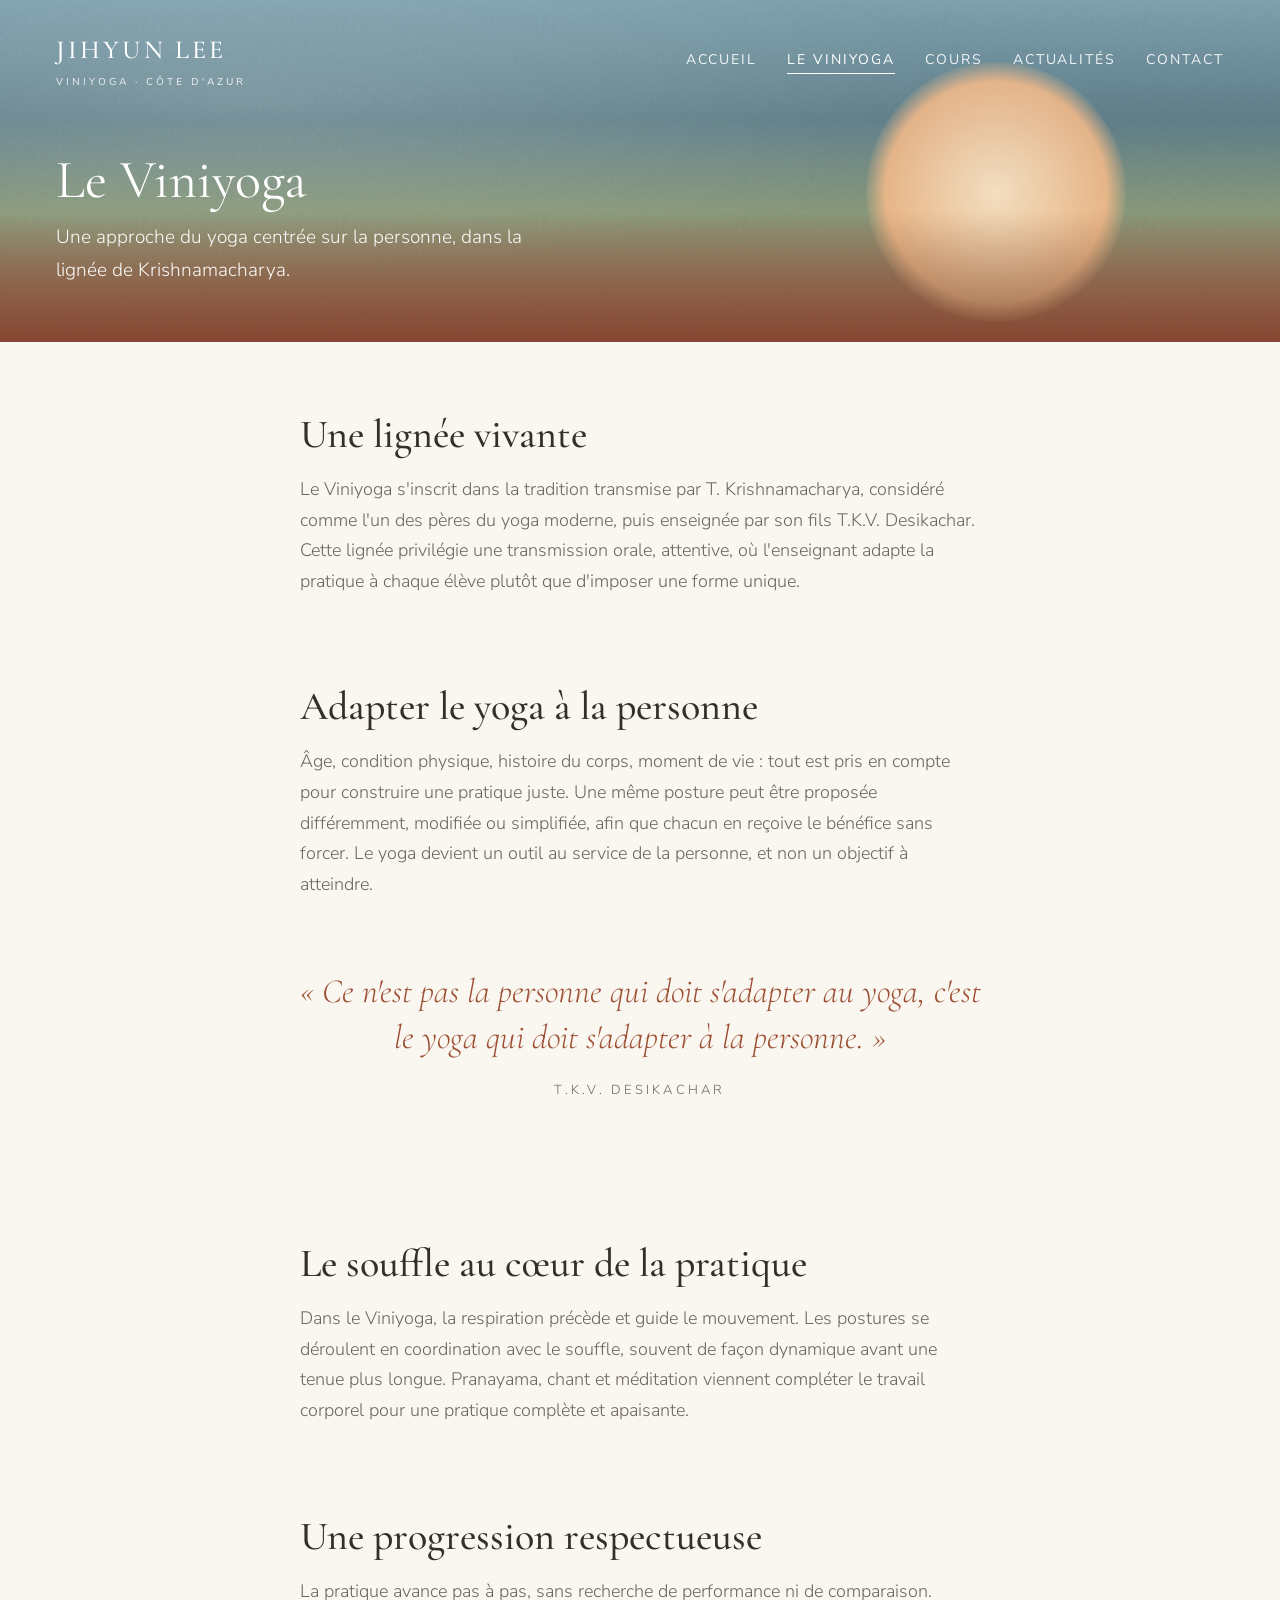
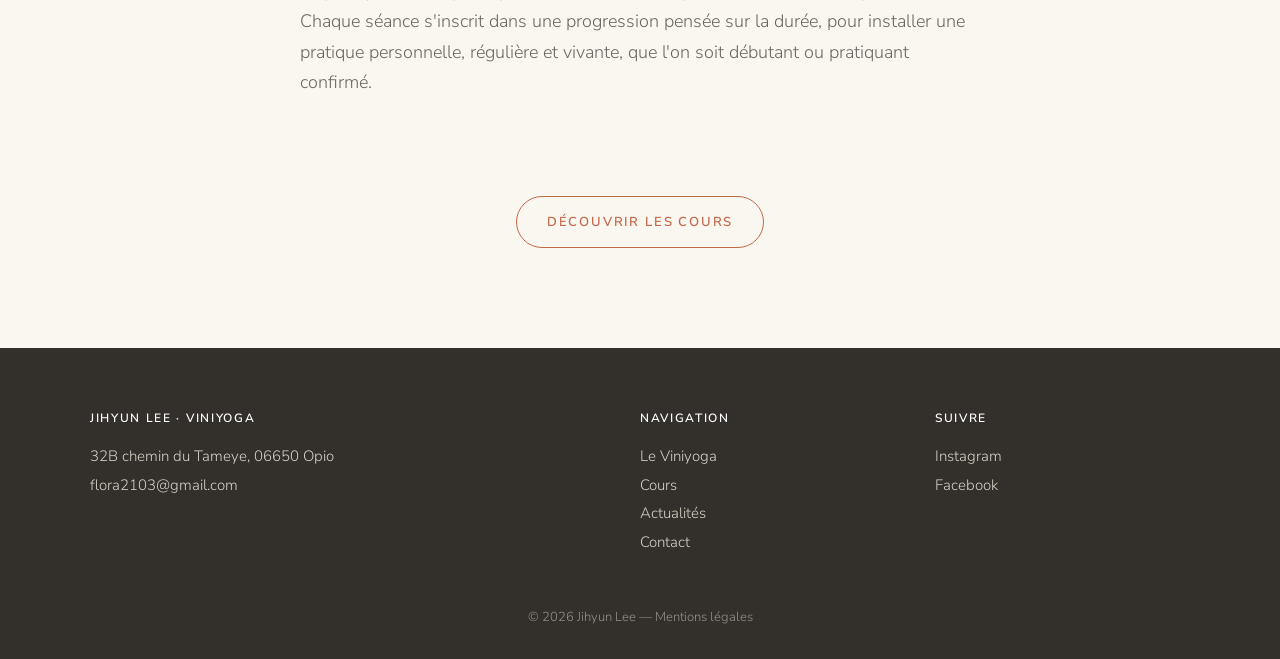
==== viniyoga.html @ 98822f24 "Site vitrine Viniyoga — Jihyun Lee (Opio) Site statique HTML/CSS basé sur la maquette « Terre & Mer " ====
<!DOCTYPE html>
<html lang="fr">
<head>
<meta charset="utf-8">
<meta name="viewport" content="width=device-width, initial-scale=1">
<meta name="description" content="Le Viniyoga : un yoga dans la lignée de Krishnamacharya et Desikachar, adapté à chaque personne, fondé sur le souffle et la progression.">
<title>Le Viniyoga · Jihyun Lee — Opio</title>
<link rel="icon" href="favicon.svg" type="image/svg+xml">
<link rel="preconnect" href="https://fonts.googleapis.com">
<link href="https://fonts.googleapis.com/css2?family=Cormorant+Garamond:ital,wght@0,400;0,500;0,600;1,400&family=Nunito+Sans:wght@300;400;600&display=swap" rel="stylesheet">
<link rel="stylesheet" href="assets/css/style.css">
</head>
<body>
<header>
  <a class="logo" href="index.html">Jihyun Lee<small>Viniyoga · Côte d'Azur</small></a>
  <nav aria-label="Navigation principale"><ul>
    <li><a href="index.html">Accueil</a></li>
    <li><a href="viniyoga.html" aria-current="page">Le Viniyoga</a></li>
    <li><a href="cours.html">Cours</a></li>
    <li><a href="actualites.html">Actualités</a></li>
    <li><a href="contact.html">Contact</a></li>
  </ul></nav>
</header>

<main>
<section class="hero small">
  <div class="sun"></div><div class="horizon"></div>
  <div class="hero-inner">
    <h1>Le Viniyoga</h1>
    <p>Une approche du yoga centrée sur la personne, dans la lignée de Krishnamacharya.</p>
  </div>
</section>

<section class="prose">
  <h2>Une lignée vivante</h2>
  <p>Le Viniyoga s'inscrit dans la tradition transmise par T. Krishnamacharya, considéré comme l'un des pères du yoga moderne, puis enseignée par son fils T.K.V. Desikachar. Cette lignée privilégie une transmission orale, attentive, où l'enseignant adapte la pratique à chaque élève plutôt que d'imposer une forme unique.</p>
</section>

<section class="prose">
  <h2>Adapter le yoga à la personne</h2>
  <p>Âge, condition physique, histoire du corps, moment de vie : tout est pris en compte pour construire une pratique juste. Une même posture peut être proposée différemment, modifiée ou simplifiée, afin que chacun en reçoive le bénéfice sans forcer. Le yoga devient un outil au service de la personne, et non un objectif à atteindre.</p>
</section>

<aside class="pullquote">
  <blockquote>« Ce n'est pas la personne qui doit s'adapter au yoga, c'est le yoga qui doit s'adapter à la personne. »</blockquote>
  <cite>T.K.V. Desikachar</cite>
</aside>

<section class="prose">
  <h2>Le souffle au cœur de la pratique</h2>
  <p>Dans le Viniyoga, la respiration précède et guide le mouvement. Les postures se déroulent en coordination avec le souffle, souvent de façon dynamique avant une tenue plus longue. Pranayama, chant et méditation viennent compléter le travail corporel pour une pratique complète et apaisante.</p>
</section>

<section class="prose">
  <h2>Une progression respectueuse</h2>
  <p>La pratique avance pas à pas, sans recherche de performance ni de comparaison. Chaque séance s'inscrit dans une progression pensée sur la durée, pour installer une pratique personnelle, régulière et vivante, que l'on soit débutant ou pratiquant confirmé.</p>
</section>

<div class="cta">
  <a class="btn" href="cours.html">Découvrir les cours</a>
</div>
</main>

<footer>
  <div class="grid">
    <div><h4>Jihyun Lee · Viniyoga</h4><p>32B chemin du Tameye, 06650 Opio<br><a href="mailto:flora2103@gmail.com">flora2103@gmail.com</a></p></div>
    <div><h4>Navigation</h4><p><a href="viniyoga.html">Le Viniyoga</a><br><a href="cours.html">Cours</a><br><a href="actualites.html">Actualités</a><br><a href="contact.html">Contact</a></p></div>
    <div><h4>Suivre</h4><p><a href="#">Instagram</a><br><a href="#">Facebook</a></p></div>
  </div>
  <div class="copy">© 2026 Jihyun Lee — <a href="mentions-legales.html">Mentions légales</a></div>
</footer>
</body>
</html>
---- assets/css/style.css ----
:root{
  --sand:#f3ece2; --cream:#faf6f0; --terra:#c4694a; --terra-dark:#9d4f34;
  --sage:#8a9a7b; --sea:#5f7f8a; --ink:#33302c; --muted:#6d665e;
}
*{box-sizing:border-box}
body{margin:0;background:var(--cream);color:var(--ink);font-family:"Nunito Sans",system-ui,sans-serif;font-weight:300;font-size:17px;line-height:1.7}
a{color:inherit;text-decoration:none}
h1,h2,h3{font-family:"Cormorant Garamond",Georgia,serif;font-weight:500;margin:0;line-height:1.1}
header{position:absolute;top:0;left:0;right:0;z-index:2;display:flex;align-items:center;justify-content:space-between;padding:28px 56px;color:#fff}
.logo{font-family:"Cormorant Garamond",serif;font-size:26px;letter-spacing:.12em;text-transform:uppercase;font-weight:500}
.logo small{display:block;font-family:"Nunito Sans";font-size:10px;letter-spacing:.3em;font-weight:400;opacity:.85;margin-top:2px}
nav ul{display:flex;gap:30px;list-style:none;margin:0;padding:0;font-size:14px;letter-spacing:.14em;text-transform:uppercase;font-weight:400}
nav a{opacity:.9}
nav a:hover{opacity:1}
nav a[aria-current="page"]{opacity:1;border-bottom:1px solid currentColor;padding-bottom:4px}
.hero{position:relative;min-height:88vh;display:flex;align-items:flex-end;padding:0 56px 90px;color:#fff;overflow:hidden;
  background:
    radial-gradient(ellipse at 20% 30%, rgba(255,255,255,.18), transparent 50%),
    linear-gradient(180deg, #7fa3b0 0%, #5f7f8a 35%, #8a9a7b 62%, #c4694a 100%);}
.hero::before{content:"";position:absolute;inset:0;background:url("data:image/svg+xml;utf8,<svg xmlns='http://www.w3.org/2000/svg' width='200' height='200'><filter id='n'><feTurbulence baseFrequency='.9' numOctaves='2'/><feColorMatrix values='0 0 0 0 0 0 0 0 0 0 0 0 0 0 0 0 0 0 .08 0'/></filter><rect width='200' height='200' filter='url(%23n)'/></svg>");opacity:.8}
.hero .sun{position:absolute;right:12%;top:18%;width:260px;height:260px;border-radius:50%;background:radial-gradient(circle,#ffe6c7,#f2b989 60%,transparent 72%);opacity:.9}
.hero .horizon{position:absolute;left:0;right:0;bottom:0;height:38%;background:linear-gradient(180deg,rgba(0,0,0,0),rgba(60,30,20,.45))}
.hero-inner{position:relative;max-width:620px}
.hero h1{font-size:76px;font-weight:400}
.hero h1 em{font-style:italic;font-weight:400}
.hero p{font-size:19px;max-width:480px;margin:18px 0 30px;opacity:.95}
.hero.small{min-height:38vh;padding-bottom:56px}
.hero.small .hero-inner{max-width:1100px}
.hero.small h1{font-size:54px}
.hero.small p{margin:12px 0 0}
.btn{display:inline-block;padding:14px 30px;border:1px solid currentColor;letter-spacing:.14em;text-transform:uppercase;font-size:13px;font-weight:600;border-radius:999px}
.btn.fill{background:var(--terra);border-color:var(--terra);color:#fff}
.intro{max-width:760px;margin:0 auto;padding:100px 40px 60px;text-align:center}
.intro .kicker,.kicker{color:var(--terra);letter-spacing:.3em;text-transform:uppercase;font-size:12px;font-weight:600}
.intro h2{font-size:46px;margin:14px 0 22px}
.intro p{color:var(--muted);font-size:18px}
.three{max-width:1100px;margin:0 auto;padding:20px 40px 90px;display:grid;grid-template-columns:repeat(3,1fr);gap:32px}
.pill{background:var(--sand);border-radius:28px;padding:44px 34px 40px;text-align:center}
.pill .ico{width:64px;height:64px;margin:0 auto 22px;border-radius:50%;display:grid;place-items:center;color:#fff;font-size:26px}
.pill h3{font-size:30px;margin-bottom:10px}
.pill p{margin:0;color:var(--muted);font-size:16px}
.pill ul{margin:14px 0 0;padding:0;list-style:none;color:var(--muted);font-size:15px;line-height:2}
.news{max-width:1100px;margin:0 auto;padding:40px 40px 90px}
.news .grid{display:grid;grid-template-columns:repeat(3,1fr);gap:32px;margin-top:40px}
.card{background:var(--sand);border-radius:28px;padding:36px 30px}
.card .date{color:var(--terra);letter-spacing:.2em;text-transform:uppercase;font-size:12px;font-weight:600}
.card h3{font-size:26px;margin:10px 0 12px}
.card p{margin:0 0 18px;color:var(--muted);font-size:16px}
.card .more{color:var(--terra);font-weight:600;font-size:14px;letter-spacing:.08em}
.news .all{text-align:center;margin-top:40px}
.news .all a{color:var(--terra);font-weight:600;letter-spacing:.14em;text-transform:uppercase;font-size:13px}
.prose{max-width:760px;margin:0 auto;padding:70px 40px 0}
.prose h2{font-size:40px;margin:0 0 18px}
.prose p{color:var(--muted);font-size:18px}
.prose:last-of-type{padding-bottom:80px}
.pullquote{max-width:820px;margin:20px auto;padding:50px 60px;text-align:center}
.pullquote blockquote{font-family:"Cormorant Garamond",serif;font-size:34px;font-style:italic;margin:0;color:var(--terra-dark);line-height:1.35}
.pullquote cite{display:block;margin-top:18px;font-family:"Nunito Sans";font-style:normal;font-size:13px;letter-spacing:.25em;text-transform:uppercase;color:var(--muted)}
.cta{text-align:center;padding:0 40px 100px}
.cta .btn{color:var(--terra);border-color:var(--terra)}
.sched{background:var(--sage);color:#fff;padding:90px 40px}
.sched .in{max-width:900px;margin:0 auto}
.sched h2{font-size:44px;text-align:center;margin-bottom:40px}
.row{display:grid;grid-template-columns:1.2fr 2fr 1fr 1fr;padding:18px 0;border-top:1px solid rgba(255,255,255,.35);font-size:16px}
.row b{font-weight:600}
.row:last-child{border-bottom:1px solid rgba(255,255,255,.35)}
.prices{max-width:1100px;margin:0 auto;padding:0 40px 90px;display:grid;grid-template-columns:repeat(3,1fr);gap:32px}
.price{background:var(--sand);border-radius:28px;padding:44px 34px 40px;text-align:center}
.price .amount{font-family:"Cormorant Garamond",serif;font-size:52px;color:var(--terra-dark);line-height:1}
.price .per{color:var(--muted);font-size:14px;margin-bottom:14px}
.price h3{font-size:26px;margin-bottom:10px}
.price p{margin:0;color:var(--muted);font-size:15px}
.posts{max-width:820px;margin:0 auto;padding:60px 40px 90px}
.post{padding:44px 0;border-top:1px solid #e4dccd}
.post:first-child{border-top:none;padding-top:0}
.post .date{color:var(--terra);letter-spacing:.2em;text-transform:uppercase;font-size:12px;font-weight:600}
.post h2{font-size:36px;margin:10px 0 14px}
.post p{color:var(--muted);margin:0 0 12px}
.contact{max-width:1100px;margin:0 auto;padding:80px 40px 40px;display:grid;grid-template-columns:1fr 1fr;gap:60px;align-items:start}
.contact h2{font-size:40px;margin-bottom:18px}
.contact p{color:var(--muted)}
.contact .write{background:var(--sand);border-radius:28px;padding:44px 38px;text-align:center}
.contact .write h3{font-size:30px;margin-bottom:12px}
.contact .write p{color:var(--muted);font-size:16px}
.contact .write .btn{margin-top:18px;background:var(--terra);border-color:var(--terra);color:#fff}
.map{max-width:1100px;margin:0 auto;padding:20px 40px 90px}
.map a{color:var(--sea);font-weight:600}
.legal{max-width:760px;margin:0 auto;padding:80px 40px}
.legal h2{font-size:30px;margin:36px 0 12px}
.legal p{color:var(--muted)}
footer{background:var(--ink);color:#d8d0c4;padding:60px 56px 30px}
footer .grid{display:grid;grid-template-columns:2fr 1fr 1fr;gap:40px;max-width:1100px;margin:0 auto}
footer h4{color:#fff;margin:0 0 14px;font-weight:600;letter-spacing:.14em;text-transform:uppercase;font-size:12px}
footer p{margin:0;font-size:15px;line-height:1.9}
footer a:hover{color:#fff}
.copy{text-align:center;margin-top:50px;font-size:13px;opacity:.6}
@media(max-width:820px){header{padding:20px 24px;flex-direction:column;gap:14px}.hero{padding:120px 24px 60px}.hero h1{font-size:50px}.hero.small h1{font-size:40px}.three,.prices,.news .grid,.contact,footer .grid{grid-template-columns:1fr}.row{grid-template-columns:1fr 1fr}nav ul{flex-wrap:wrap;justify-content:center;gap:16px}}
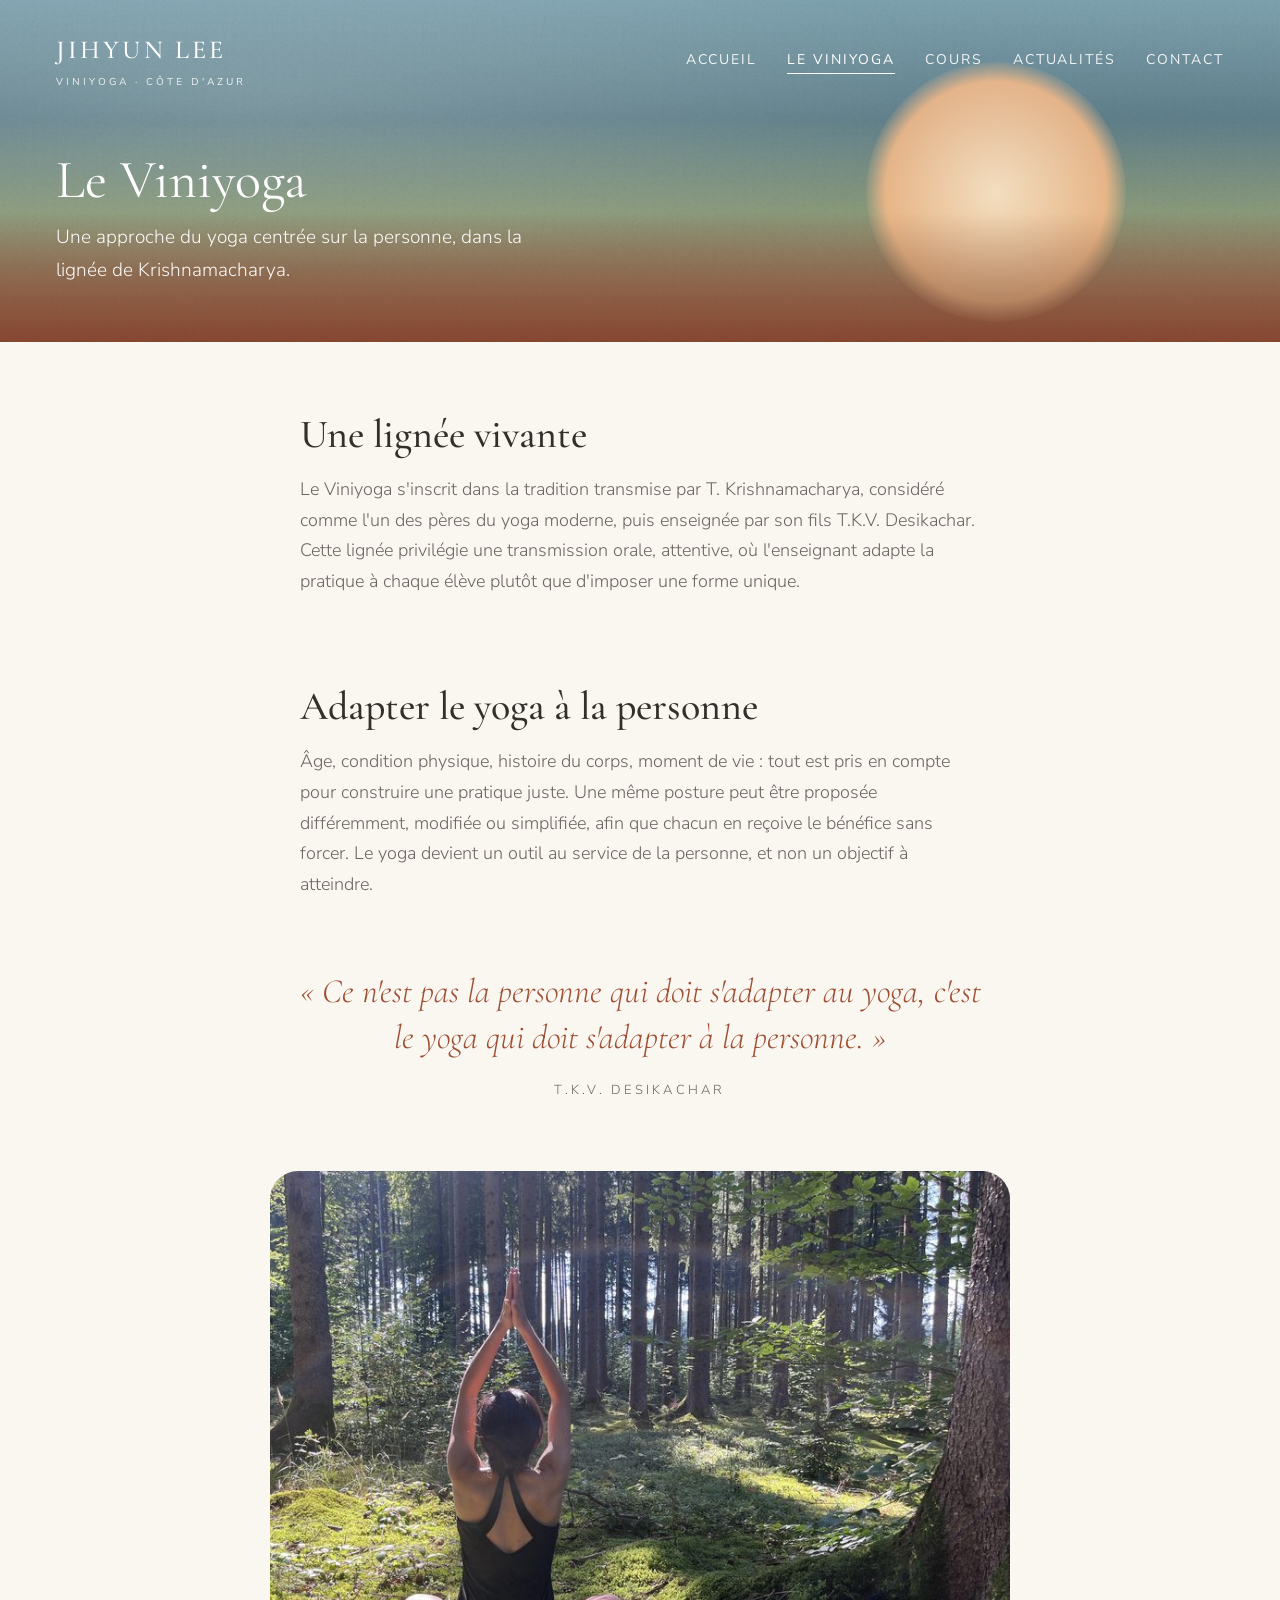
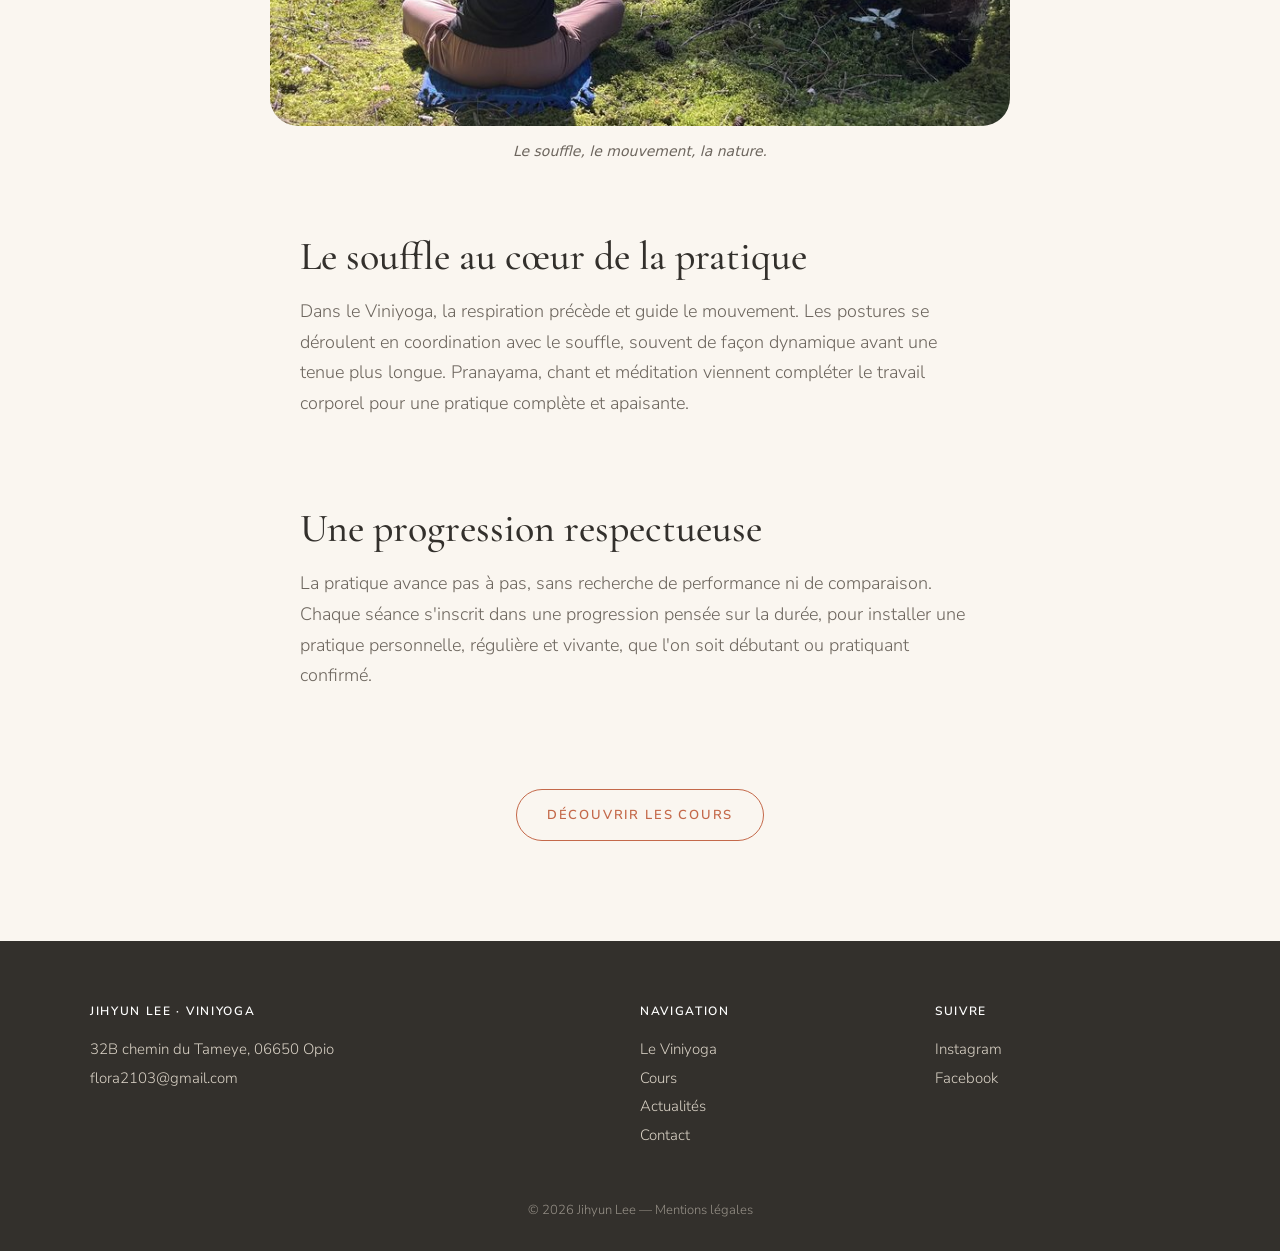
==== commit 62c062b8: "Personnaliser le site avec des photos de pratique Generated with [Devin](https://devin.ai)  Co-Autho" ====
--- a/viniyoga.html
+++ b/viniyoga.html
@@ -46,6 +46,11 @@
   <cite>T.K.V. Desikachar</cite>
 </aside>
 
+<figure class="practice-photo">
+  <img src="assets/images/foret-1440.jpg" srcset="assets/images/foret-800.jpg 800w, assets/images/foret-1440.jpg 1440w" sizes="(max-width: 820px) calc(100vw - 48px), 740px" width="1440" height="1080" alt="Pratique assise en forêt, les bras levés vers la lumière entre les arbres." loading="lazy" decoding="async">
+  <figcaption>Le souffle, le mouvement, la nature.</figcaption>
+</figure>
+
 <section class="prose">
   <h2>Le souffle au cœur de la pratique</h2>
   <p>Dans le Viniyoga, la respiration précède et guide le mouvement. Les postures se déroulent en coordination avec le souffle, souvent de façon dynamique avant une tenue plus longue. Pranayama, chant et méditation viennent compléter le travail corporel pour une pratique complète et apaisante.</p>
--- a/assets/css/style.css
+++ b/assets/css/style.css
@@ -94,4 +94,18 @@
 footer p{margin:0;font-size:15px;line-height:1.9}
 footer a:hover{color:#fff}
 .copy{text-align:center;margin-top:50px;font-size:13px;opacity:.6}
+.hero.home-hero{display:grid;grid-template-columns:minmax(0,1.25fr) minmax(0,.85fr);align-items:center;gap:64px;padding:156px 56px 80px}
+.home-hero h1{font-size:clamp(50px,5.25vw,76px)}
+.hero-actions{display:flex;flex-wrap:wrap;gap:12px}
+.hero-visual{position:relative;width:100%;max-width:420px;margin:0 auto}
+.hero-photo{display:block;width:100%;height:auto;border-radius:240px 240px 28px 28px}
+.teacher{max-width:1100px;margin:0 auto;padding:10px 40px 100px;display:grid;grid-template-columns:minmax(0,.85fr) minmax(0,1.15fr);gap:72px;align-items:center}
+.teacher-photo{display:block;width:100%;max-width:360px;height:auto;margin:0 auto;border-radius:28px}
+.teacher h2{font-size:46px;margin:14px 0 22px}
+.teacher p{color:var(--muted);font-size:18px;margin:0 0 28px}
+.teacher .btn{color:var(--terra);border-color:var(--terra)}
+.practice-photo{max-width:820px;margin:20px auto 0;padding:0 40px}
+.practice-photo img{display:block;width:100%;height:auto;border-radius:28px}
+.practice-photo figcaption{margin-top:14px;text-align:center;color:var(--muted);font-size:14px;font-style:italic}
 @media(max-width:820px){header{padding:20px 24px;flex-direction:column;gap:14px}.hero{padding:120px 24px 60px}.hero h1{font-size:50px}.hero.small h1{font-size:40px}.three,.prices,.news .grid,.contact,footer .grid{grid-template-columns:1fr}.row{grid-template-columns:1fr 1fr}nav ul{flex-wrap:wrap;justify-content:center;gap:16px}}
+@media(max-width:820px){.hero.home-hero{grid-template-columns:1fr;gap:40px;padding:196px 24px 60px}.home-hero h1{font-size:clamp(40px,8vw,50px)}.hero-visual{max-width:340px}.teacher{grid-template-columns:1fr;gap:32px;padding:0 24px 70px}.teacher-photo{max-width:320px}.teacher-copy{max-width:540px;margin:0 auto;text-align:center}.teacher h2{font-size:40px}.practice-photo{padding:0 24px}}
